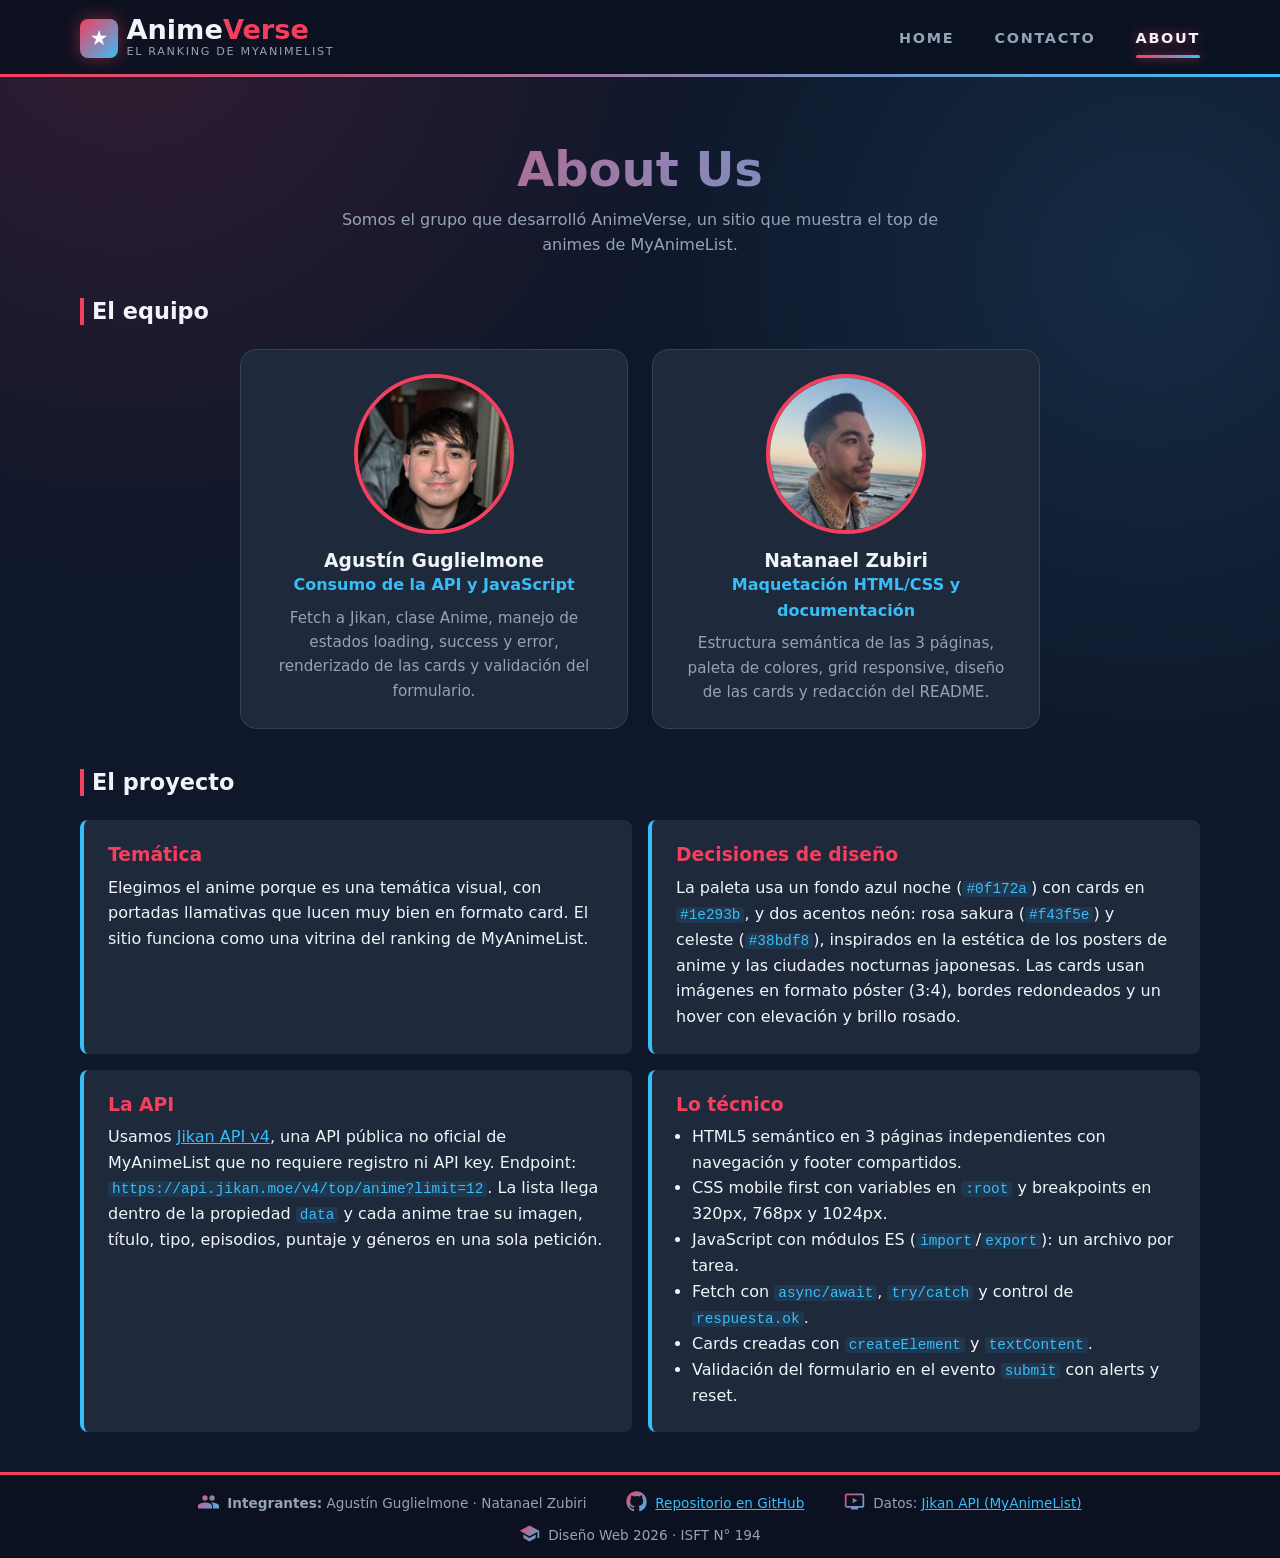
==== about.html @ 5c0a6782 "Página About con el equipo, sus fotos y el proyecto" ====
<!DOCTYPE html>
<html lang="es">
<head>
  <meta charset="UTF-8">
  <meta name="viewport" content="width=device-width, initial-scale=1">
  <meta name="description" content="El equipo y el proyecto detrás de AnimeVerse.">
  <title>AnimeVerse | About</title>
  <link rel="stylesheet" href="css/estilos.css">
</head>
<body>
  <header class="encabezado">
    <div class="contenedor encabezado__interno">
      <a class="logo" href="index.html">
        <span class="logo__icono" aria-hidden="true">★</span>
        <span class="logo__texto">Anime<span>Verse</span></span>
        <small class="logo__lema">El ranking de MyAnimeList</small>
      </a>
      <nav aria-label="Navegación principal">
        <ul class="menu">
          <li><a class="menu__link" href="index.html">Home</a></li>
          <li><a class="menu__link" href="contacto.html">Contacto</a></li>
          <li><a class="menu__link activo" href="about.html" aria-current="page">About</a></li>
        </ul>
      </nav>
    </div>
  </header>

  <main class="contenedor">
    <section class="hero">
      <h1>About Us</h1>
      <p>Somos el grupo que desarrolló AnimeVerse, un sitio que muestra el top de animes de MyAnimeList.</p>
    </section>

    <section aria-labelledby="titulo-equipo">
      <h2 id="titulo-equipo" class="titulo-seccion">El equipo</h2>
      <div class="equipo">
        <article class="integrante">
          <img src="img/agustin-guglielmone.jpg" alt="Foto de Agustín Guglielmone" width="300" height="300">
          <h3>Agustín Guglielmone</h3>
          <p class="integrante__rol">Consumo de la API y JavaScript</p>
          <p>Fetch a Jikan, clase Anime, manejo de estados loading, success y error, renderizado de las cards y validación del formulario.</p>
        </article>
        <article class="integrante">
          <img src="img/natanael-zubiri.jpg" alt="Foto de Natanael Zubiri" width="300" height="300">
          <h3>Natanael Zubiri</h3>
          <p class="integrante__rol">Maquetación HTML/CSS y documentación</p>
          <p>Estructura semántica de las 3 páginas, paleta de colores, grid responsive, diseño de las cards y redacción del README.</p>
        </article>
      </div>
    </section>

    <section class="info" aria-labelledby="titulo-proyecto">
      <h2 id="titulo-proyecto" class="titulo-seccion">El proyecto</h2>

      <article class="info__bloque">
        <h3>Temática</h3>
        <p>Elegimos el anime porque es una temática visual, con portadas llamativas que lucen muy bien en formato card. El sitio funciona como una vitrina del ranking de MyAnimeList.</p>
      </article>

      <article class="info__bloque">
        <h3>Decisiones de diseño</h3>
        <p>La paleta usa un fondo azul noche (<code>#0f172a</code>) con cards en <code>#1e293b</code>, y dos acentos neón: rosa sakura (<code>#f43f5e</code>) y celeste (<code>#38bdf8</code>), inspirados en la estética de los posters de anime y las ciudades nocturnas japonesas. Las cards usan imágenes en formato póster (3:4), bordes redondeados y un hover con elevación y brillo rosado.</p>
      </article>

      <article class="info__bloque">
        <h3>La API</h3>
        <p>Usamos <a href="https://docs.api.jikan.moe/" target="_blank" rel="noopener">Jikan API v4</a>, una API pública no oficial de MyAnimeList que no requiere registro ni API key. Endpoint: <code>https://api.jikan.moe/v4/top/anime?limit=12</code>. La lista llega dentro de la propiedad <code>data</code> y cada anime trae su imagen, título, tipo, episodios, puntaje y géneros en una sola petición.</p>
      </article>

      <article class="info__bloque">
        <h3>Lo técnico</h3>
        <ul>
          <li>HTML5 semántico en 3 páginas independientes con navegación y footer compartidos.</li>
          <li>CSS mobile first con variables en <code>:root</code> y breakpoints en 320px, 768px y 1024px.</li>
          <li>JavaScript con módulos ES (<code>import</code>/<code>export</code>): un archivo por tarea.</li>
          <li>Fetch con <code>async/await</code>, <code>try/catch</code> y control de <code>respuesta.ok</code>.</li>
          <li>Cards creadas con <code>createElement</code> y <code>textContent</code>.</li>
          <li>Validación del formulario en el evento <code>submit</code> con alerts y reset.</li>
        </ul>
      </article>
    </section>
  </main>

  <footer class="pie">
    <div class="contenedor">
      <p class="pie__dato pie__dato--equipo"><strong>Integrantes:</strong> Agustín Guglielmone · Natanael Zubiri</p>
      <p class="pie__dato pie__dato--github"><a href="https://github.com/GuglielmoneAgustin/AnimeVerse" target="_blank" rel="noopener">Repositorio en GitHub</a></p>
      <p class="pie__dato pie__dato--api">Datos: <a href="https://jikan.moe" target="_blank" rel="noopener">Jikan API (MyAnimeList)</a></p>
      <p class="pie__dato pie__dato--instituto">Diseño Web 2026 · ISFT N° 194</p>
    </div>
  </footer>
</body>
</html>
---- css/estilos.css ----
/* ==========================================================
   1. VARIABLES
   ========================================================== */
:root {
  /* Colores */
  --color-fondo: #0f172a;
  --color-superficie: #1e293b;
  --color-borde: #334155;
  --color-texto: #f1f5f9;
  --color-texto-suave: #94a3b8;
  --color-primario: #f43f5e;
  --color-secundario: #38bdf8;
  --color-exito: #22c55e;
  --color-error: #f87171;

  /* Tipografía */
  --fuente: "Segoe UI", system-ui, -apple-system, Roboto, sans-serif;
  --fuente-titulos: "Trebuchet MS", "Segoe UI", system-ui, sans-serif;

  /* Espacios y bordes */
  --espacio-xs: 0.25rem;
  --espacio-s: 0.5rem;
  --espacio: 1rem;
  --espacio-l: 1.5rem;
  --espacio-xl: 2.5rem;
  --radio: 16px;
  --radio-s: 8px;

  /* Efectos */
  --sombra: 0 6px 20px rgba(0, 0, 0, 0.35);
  --sombra-hover: 0 14px 34px rgba(244, 63, 94, 0.35);
  --transicion: 0.3s ease;
}

/* ==========================================================
   2. RESET Y ESTILOS BASE
   ========================================================== */
*,
*::before,
*::after {
  box-sizing: border-box;
  margin: 0;
  padding: 0;
}

html {
  scroll-behavior: smooth;
}

body {
  display: flex;
  flex-direction: column;
  min-height: 100vh;
  font-family: var(--fuente);
  font-size: 1rem;
  line-height: 1.6;
  color: var(--color-texto);
  background-color: var(--color-fondo);
  background-image:
    radial-gradient(circle at 10% 0%, rgba(244, 63, 94, 0.15), transparent 40%),
    radial-gradient(circle at 90% 30%, rgba(56, 189, 248, 0.12), transparent 40%);
  background-attachment: fixed;
}

img {
  display: block;
  max-width: 100%;
  height: auto;
}

a {
  color: var(--color-secundario);
}

h1,
h2,
h3 {
  font-family: var(--fuente-titulos);
  line-height: 1.2;
}

ul {
  list-style: none;
}

code {
  padding: 0 var(--espacio-xs);
  font-size: 0.9em;
  color: var(--color-secundario);
  background: rgba(56, 189, 248, 0.1);
  border-radius: 4px;
}

main {
  flex: 1;
}

/* ==========================================================
   3. ESTILOS MOBILE (320px+)
   ========================================================== */

/* --- Layout --- */
.contenedor {
  width: 100%;
  max-width: 1200px;
  margin: 0 auto;
  padding: 0 var(--espacio);
}

/* --- Encabezado y navegación --- */
.encabezado {
  position: relative;
  z-index: 10;
  padding: var(--espacio) 0;
  background: rgba(11, 17, 32, 0.9);
  backdrop-filter: blur(10px);
}

/* Línea inferior con el degradé de los dos acentos */
.encabezado::after {
  content: "";
  position: absolute;
  left: 0;
  right: 0;
  bottom: 0;
  height: 3px;
  background: linear-gradient(90deg, var(--color-primario), var(--color-secundario));
}

.encabezado__interno {
  display: flex;
  flex-direction: column;
  align-items: center;
  gap: var(--espacio);
}

/* --- Logo: ícono + nombre + lema --- */
.logo {
  display: grid;
  grid-template-columns: auto auto;
  align-items: center;
  column-gap: var(--espacio-s);
  color: var(--color-texto);
  text-decoration: none;
}

.logo__icono {
  grid-row: span 2;
  display: grid;
  place-items: center;
  width: 2.4rem;
  height: 2.4rem;
  font-size: 1.3rem;
  color: #fff;
  background: linear-gradient(135deg, var(--color-primario), var(--color-secundario));
  border-radius: var(--radio-s);
  box-shadow: 0 0 18px rgba(244, 63, 94, 0.45);
  transition: transform var(--transicion);
}

.logo:hover .logo__icono {
  transform: rotate(-12deg) scale(1.08);
}

.logo__texto {
  font-family: var(--fuente-titulos);
  font-size: 1.5rem;
  font-weight: 700;
  line-height: 1;
}

.logo__texto span {
  color: var(--color-primario);
}

.logo__lema {
  font-size: 0.7rem;
  letter-spacing: 0.15em;
  text-transform: uppercase;
  color: var(--color-texto-suave);
}

/* --- Menú: links con subrayado animado --- */
.menu {
  display: flex;
  gap: var(--espacio-l);
}

.menu__link {
  position: relative;
  display: block;
  padding: var(--espacio-s) 0;
  font-size: 0.9rem;
  font-weight: 600;
  letter-spacing: 0.12em;
  text-transform: uppercase;
  color: var(--color-texto-suave);
  text-decoration: none;
  transition: color var(--transicion);
}

.menu__link::after {
  content: "";
  position: absolute;
  left: 0;
  bottom: 0;
  width: 100%;
  height: 3px;
  background: linear-gradient(90deg, var(--color-primario), var(--color-secundario));
  border-radius: 3px;
  transform: scaleX(0);
  transform-origin: left;
  transition: transform var(--transicion);
}

.menu__link:hover,
.menu__link:focus-visible {
  color: var(--color-texto);
}

.menu__link:hover::after,
.menu__link:focus-visible::after {
  transform: scaleX(1);
}

.menu__link.activo {
  color: var(--color-texto);
  text-shadow: 0 0 12px rgba(244, 63, 94, 0.6);
}

.menu__link.activo::after {
  transform: scaleX(1);
  box-shadow: 0 0 10px rgba(244, 63, 94, 0.7);
}

/* --- Hero --- */
.hero {
  padding: var(--espacio-xl) 0 var(--espacio-l);
  text-align: center;
}

.hero h1 {
  margin-bottom: var(--espacio-s);
  font-size: 1.8rem;
  background: linear-gradient(90deg, var(--color-primario), var(--color-secundario));
  -webkit-background-clip: text;
  background-clip: text;
  color: transparent;
}

.hero p {
  max-width: 60ch;
  margin: 0 auto;
  color: var(--color-texto-suave);
}

.titulo-seccion {
  margin-bottom: var(--espacio-l);
  padding-left: var(--espacio-s);
  font-size: 1.4rem;
  border-left: 4px solid var(--color-primario);
}

/* --- Estados: loading y error --- */
.estado {
  text-align: center;
}

.estado:empty {
  display: none;
}

.cargando {
  display: flex;
  flex-direction: column;
  align-items: center;
  gap: var(--espacio);
  padding: var(--espacio-xl) 0;
  color: var(--color-texto-suave);
}

.spinner {
  width: 48px;
  height: 48px;
  border: 5px solid var(--color-borde);
  border-top-color: var(--color-primario);
  border-radius: 50%;
  animation: girar 0.8s linear infinite;
}

@keyframes girar {
  to {
    transform: rotate(360deg);
  }
}

.error {
  padding: var(--espacio-l);
  border: 1px solid var(--color-error);
  border-radius: var(--radio);
  background: rgba(248, 113, 113, 0.1);
}

.error p {
  margin-bottom: var(--espacio);
  color: var(--color-error);
}

/* --- Botones --- */
.boton {
  padding: var(--espacio-s) var(--espacio-l);
  font: inherit;
  font-weight: 600;
  color: #fff;
  background: var(--color-primario);
  border: 2px solid var(--color-primario);
  border-radius: var(--radio-s);
  cursor: pointer;
  transition: transform var(--transicion), background var(--transicion);
}

.boton:hover,
.boton:focus-visible {
  transform: translateY(-2px);
  background: #e11d48;
}

.boton--secundario {
  color: var(--color-texto);
  background: transparent;
  border-color: var(--color-borde);
}

.boton--secundario:hover,
.boton--secundario:focus-visible {
  background: var(--color-superficie);
}

/* --- Grid de cards (1 columna en mobile) --- */
.cards {
  display: grid;
  grid-template-columns: 1fr;
  gap: var(--espacio-l);
  padding-bottom: var(--espacio-xl);
}

/* --- Card --- */
.card {
  position: relative;
  display: flex;
  flex-direction: column;
  overflow: hidden;
  background: var(--color-superficie);
  border: 1px solid var(--color-borde);
  border-radius: var(--radio);
  box-shadow: var(--sombra);
  transition: transform var(--transicion), box-shadow var(--transicion), border-color var(--transicion);
}

.card:hover {
  transform: translateY(-8px) scale(1.02);
  border-color: var(--color-primario);
  box-shadow: var(--sombra-hover);
}

.card__imagen {
  width: 100%;
  aspect-ratio: 3 / 4;
  object-fit: cover;
}

.card__ranking {
  position: absolute;
  top: var(--espacio-s);
  left: var(--espacio-s);
  z-index: 1;
  padding: var(--espacio-xs) var(--espacio-s);
  font-weight: 700;
  color: #fff;
  background: var(--color-primario);
  border-radius: var(--radio-s);
}

.card__puntaje {
  position: absolute;
  top: var(--espacio-s);
  right: var(--espacio-s);
  z-index: 1;
  padding: var(--espacio-xs) var(--espacio-s);
  font-weight: 700;
  color: var(--color-fondo);
  background: var(--color-secundario);
  border-radius: var(--radio-s);
}

.card__cuerpo {
  display: flex;
  flex-direction: column;
  gap: var(--espacio-xs);
  padding: var(--espacio);
}

.card__titulo {
  font-size: 1.15rem;
}

.card__detalle {
  font-size: 0.95rem;
  color: var(--color-secundario);
}

.card__generos {
  font-size: 0.85rem;
  color: var(--color-texto-suave);
}

/* --- Contacto --- */
.contacto {
  display: grid;
  gap: var(--espacio-l);
  padding-bottom: var(--espacio-xl);
}

.contacto__imagen img {
  width: 100%;
  max-width: 320px;
  margin: 0 auto;
  border-radius: var(--radio);
}

.formulario {
  display: flex;
  flex-direction: column;
  gap: var(--espacio);
  padding: var(--espacio-l);
  background: var(--color-superficie);
  border: 1px solid var(--color-borde);
  border-radius: var(--radio);
}

.campo {
  display: flex;
  flex-direction: column;
  gap: var(--espacio-xs);
}

.campo label,
.campo legend {
  font-weight: 600;
}

.campo input[type="text"],
.campo input[type="email"],
.campo input[type="number"],
.campo select,
.campo textarea {
  width: 100%;
  padding: var(--espacio-s) var(--espacio);
  font: inherit;
  color: var(--color-texto);
  background: var(--color-fondo);
  border: 1px solid var(--color-borde);
  border-radius: var(--radio-s);
  transition: border-color var(--transicion);
}

.campo input:focus,
.campo select:focus,
.campo textarea:focus {
  outline: none;
  border-color: var(--color-secundario);
}

.campo textarea {
  resize: vertical;
}

.campo--grupo {
  padding: var(--espacio);
  border: 1px solid var(--color-borde);
  border-radius: var(--radio-s);
}

.campo--grupo label,
.campo--check label {
  display: flex;
  align-items: center;
  gap: var(--espacio-s);
  font-weight: 400;
  cursor: pointer;
}

.campo input[type="radio"],
.campo input[type="checkbox"] {
  accent-color: var(--color-primario);
}

.formulario__acciones {
  display: flex;
  flex-wrap: wrap;
  gap: var(--espacio);
}

/* --- About --- */
.equipo {
  display: grid;
  grid-template-columns: 1fr;
  gap: var(--espacio-l);
  margin-bottom: var(--espacio-xl);
}

.integrante {
  padding: var(--espacio-l);
  text-align: center;
  background: var(--color-superficie);
  border: 1px solid var(--color-borde);
  border-radius: var(--radio);
  transition: transform var(--transicion), border-color var(--transicion);
}

.integrante:hover {
  transform: translateY(-6px);
  border-color: var(--color-secundario);
}

/* Mismo tamaño y recorte para todas las fotos */
.integrante img {
  width: 160px;
  height: 160px;
  margin: 0 auto var(--espacio);
  object-fit: cover;
  border: 4px solid var(--color-primario);
  border-radius: 50%;
}

.integrante__rol {
  margin-bottom: var(--espacio-s);
  font-weight: 600;
  color: var(--color-secundario);
}

.integrante p:last-child {
  font-size: 0.95rem;
  color: var(--color-texto-suave);
}

.info {
  display: grid;
  gap: var(--espacio);
  padding-bottom: var(--espacio-xl);
}

/* El título ocupa toda la fila para que los bloques queden en 2x2 */
.info .titulo-seccion {
  grid-column: 1 / -1;
  margin-bottom: var(--espacio-s);
}

.info__bloque {
  padding: var(--espacio-l);
  background: var(--color-superficie);
  border-left: 4px solid var(--color-secundario);
  border-radius: var(--radio-s);
}

.info__bloque h3 {
  margin-bottom: var(--espacio-s);
  color: var(--color-primario);
}

.info__bloque ul {
  padding-left: var(--espacio);
  list-style: disc;
}

/* --- Footer --- */
.pie {
  padding: var(--espacio) 0;
  font-size: 0.85rem;
  text-align: center;
  color: var(--color-texto-suave);
  background: #0b1120;
  border-top: 3px solid var(--color-primario);
}

.pie .contenedor {
  display: flex;
  flex-direction: column;
  align-items: center;
  gap: var(--espacio-s);
}

/* --- Íconos del footer: SVG como máscara, pintados con el degradé de acentos --- */
.pie__dato::before {
  content: "";
  display: inline-block;
  vertical-align: -0.3em;
  margin-right: var(--espacio-s);
  width: 1.3rem;
  height: 1.3rem;
  background: linear-gradient(135deg, var(--color-primario), var(--color-secundario));
  -webkit-mask: var(--icono) center / contain no-repeat;
  mask: var(--icono) center / contain no-repeat;
}

.pie__dato--equipo {
  --icono: url('data:image/svg+xml;utf8,<svg xmlns="http://www.w3.org/2000/svg" viewBox="0 0 24 24"><path d="M16 11a3 3 0 1 0 0-6 3 3 0 0 0 0 6zm-8 0a3 3 0 1 0 0-6 3 3 0 0 0 0 6zm0 2c-2.7 0-8 1.3-8 4v3h16v-3c0-2.7-5.3-4-8-4zm8 0c-.3 0-.7 0-1.1.1 1.2.9 2.1 2.1 2.1 3.9v3h7v-3c0-2.7-5.3-4-8-4z"/></svg>');
}

.pie__dato--github {
  --icono: url('data:image/svg+xml;utf8,<svg xmlns="http://www.w3.org/2000/svg" viewBox="0 0 24 24"><path d="M12 .5C5.7.5.5 5.7.5 12c0 5.1 3.3 9.4 7.9 10.9.6.1.8-.3.8-.6v-2c-3.2.7-3.9-1.5-3.9-1.5-.5-1.3-1.3-1.7-1.3-1.7-1-.7.1-.7.1-.7 1.2.1 1.8 1.2 1.8 1.2 1 1.8 2.8 1.3 3.5 1 .1-.8.4-1.3.7-1.6-2.6-.3-5.3-1.3-5.3-5.7 0-1.3.5-2.3 1.2-3.1-.1-.3-.5-1.5.1-3.1 0 0 1-.3 3.3 1.2a11.5 11.5 0 0 1 6 0C17.3 4.7 18.3 5 18.3 5c.6 1.6.2 2.8.1 3.1.8.8 1.2 1.8 1.2 3.1 0 4.4-2.7 5.4-5.3 5.7.4.4.8 1.1.8 2.2v3.3c0 .3.2.7.8.6A11.5 11.5 0 0 0 23.5 12C23.5 5.7 18.3.5 12 .5z"/></svg>');
}

.pie__dato--api {
  --icono: url('data:image/svg+xml;utf8,<svg xmlns="http://www.w3.org/2000/svg" viewBox="0 0 24 24"><path d="M21 3H3a2 2 0 0 0-2 2v12a2 2 0 0 0 2 2h5v2h8v-2h5a2 2 0 0 0 2-2V5a2 2 0 0 0-2-2zm0 14H3V5h18v12zM10 8v6l5-3z"/></svg>');
}

.pie__dato--instituto {
  --icono: url('data:image/svg+xml;utf8,<svg xmlns="http://www.w3.org/2000/svg" viewBox="0 0 24 24"><path d="M12 3 1 9l11 6 9-4.9V17h2V9L12 3zM5 13.2v4L12 21l7-3.8v-4L12 17l-7-3.8z"/></svg>');
}

/* ==========================================================
   4. TABLET (768px+)
   ========================================================== */
@media (min-width: 768px) {
  /* Fijo arriba solo desde tablet: en mobile ocuparía mucho espacio */
  .encabezado {
    position: sticky;
    top: 0;
  }

  .encabezado__interno {
    flex-direction: row;
    justify-content: space-between;
  }

  .menu {
    gap: var(--espacio-xl);
  }

  .hero h1 {
    font-size: 2.4rem;
  }

  .cards {
    grid-template-columns: repeat(2, 1fr);
  }

  .contacto {
    grid-template-columns: 1fr 1.5fr;
    align-items: start;
  }

  .equipo {
    grid-template-columns: repeat(2, 1fr);
  }

  .info {
    grid-template-columns: repeat(2, 1fr);
  }

  /* Footer en una sola fila */
  .pie .contenedor {
    flex-direction: row;
    flex-wrap: wrap;
    justify-content: center;
    gap: var(--espacio-s) var(--espacio-xl);
  }
}

/* ==========================================================
   5. DESKTOP (1024px+)
   ========================================================== */
@media (min-width: 1024px) {
  .contenedor {
    padding: 0 var(--espacio-xl);
  }

  .logo__texto {
    font-size: 1.7rem;
  }

  .hero {
    padding: 4rem 0 var(--espacio-xl);
  }

  .hero h1 {
    font-size: 3rem;
  }

  .cards {
    grid-template-columns: repeat(3, 1fr);
    gap: var(--espacio-xl);
  }

  .contacto__imagen img {
    max-width: 100%;
  }

  .equipo {
    max-width: 800px;
    margin-left: auto;
    margin-right: auto;
  }
}
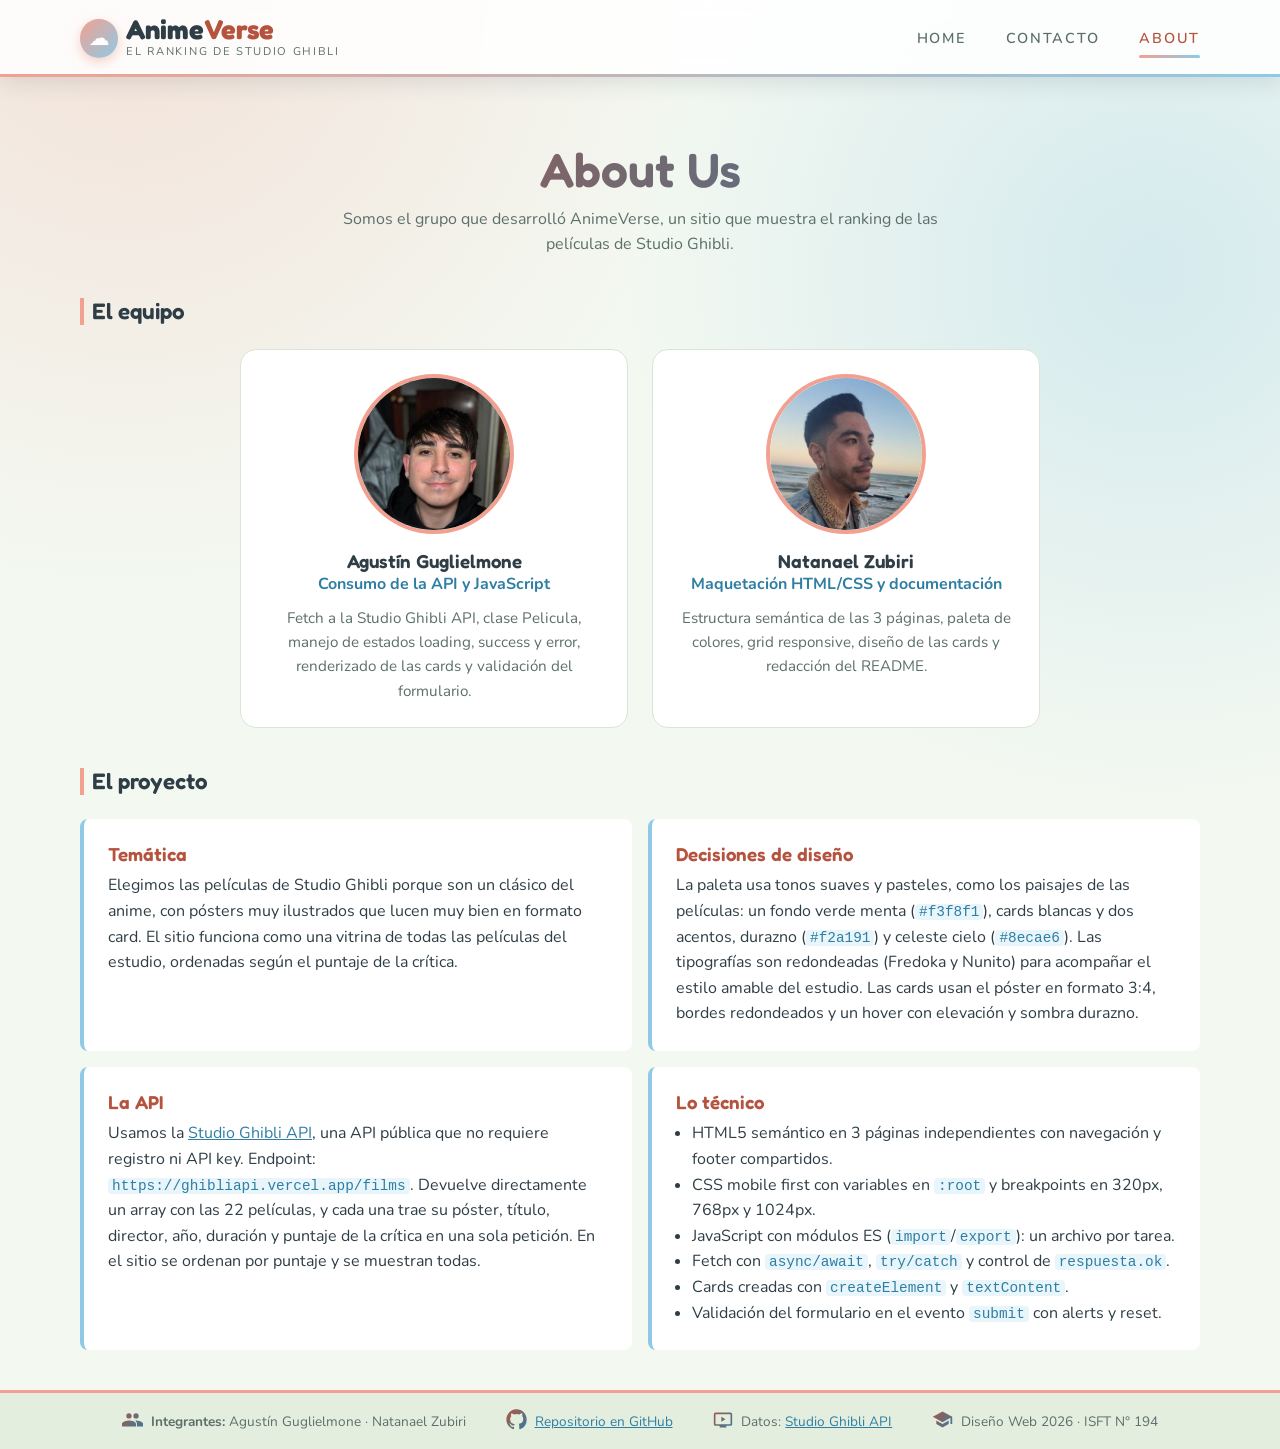
==== commit f1848630: "About e imagen de contacto adaptados a la nueva temática" ====
--- a/about.html
+++ b/about.html
@@ -3,17 +3,20 @@
 <head>
   <meta charset="UTF-8">
   <meta name="viewport" content="width=device-width, initial-scale=1">
-  <meta name="description" content="El equipo y el proyecto detrás de AnimeVerse.">
+  <meta name="description" content="El equipo y el proyecto detrás de AnimeVerse, el ranking de Studio Ghibli.">
   <title>AnimeVerse | About</title>
+  <link rel="preconnect" href="https://fonts.googleapis.com">
+  <link rel="preconnect" href="https://fonts.gstatic.com" crossorigin>
+  <link rel="stylesheet" href="https://fonts.googleapis.com/css2?family=Fredoka:wght@500;600&amp;family=Nunito:wght@400;600;700&amp;display=swap">
   <link rel="stylesheet" href="css/estilos.css">
 </head>
 <body>
   <header class="encabezado">
     <div class="contenedor encabezado__interno">
       <a class="logo" href="index.html">
-        <span class="logo__icono" aria-hidden="true">★</span>
+        <span class="logo__icono" aria-hidden="true">☁</span>
         <span class="logo__texto">Anime<span>Verse</span></span>
-        <small class="logo__lema">El ranking de MyAnimeList</small>
+        <small class="logo__lema">El ranking de Studio Ghibli</small>
       </a>
       <nav aria-label="Navegación principal">
         <ul class="menu">
@@ -28,7 +31,7 @@
   <main class="contenedor">
     <section class="hero">
       <h1>About Us</h1>
-      <p>Somos el grupo que desarrolló AnimeVerse, un sitio que muestra el top de animes de MyAnimeList.</p>
+      <p>Somos el grupo que desarrolló AnimeVerse, un sitio que muestra el ranking de las películas de Studio Ghibli.</p>
     </section>
 
     <section aria-labelledby="titulo-equipo">
@@ -38,7 +41,7 @@
           <img src="img/agustin-guglielmone.jpg" alt="Foto de Agustín Guglielmone" width="300" height="300">
           <h3>Agustín Guglielmone</h3>
           <p class="integrante__rol">Consumo de la API y JavaScript</p>
-          <p>Fetch a Jikan, clase Anime, manejo de estados loading, success y error, renderizado de las cards y validación del formulario.</p>
+          <p>Fetch a la Studio Ghibli API, clase Pelicula, manejo de estados loading, success y error, renderizado de las cards y validación del formulario.</p>
         </article>
         <article class="integrante">
           <img src="img/natanael-zubiri.jpg" alt="Foto de Natanael Zubiri" width="300" height="300">
@@ -54,17 +57,17 @@
 
       <article class="info__bloque">
         <h3>Temática</h3>
-        <p>Elegimos el anime porque es una temática visual, con portadas llamativas que lucen muy bien en formato card. El sitio funciona como una vitrina del ranking de MyAnimeList.</p>
+        <p>Elegimos las películas de Studio Ghibli porque son un clásico del anime, con pósters muy ilustrados que lucen muy bien en formato card. El sitio funciona como una vitrina de todas las películas del estudio, ordenadas según el puntaje de la crítica.</p>
       </article>
 
       <article class="info__bloque">
         <h3>Decisiones de diseño</h3>
-        <p>La paleta usa un fondo azul noche (<code>#0f172a</code>) con cards en <code>#1e293b</code>, y dos acentos neón: rosa sakura (<code>#f43f5e</code>) y celeste (<code>#38bdf8</code>), inspirados en la estética de los posters de anime y las ciudades nocturnas japonesas. Las cards usan imágenes en formato póster (3:4), bordes redondeados y un hover con elevación y brillo rosado.</p>
+        <p>La paleta usa tonos suaves y pasteles, como los paisajes de las películas: un fondo verde menta (<code>#f3f8f1</code>), cards blancas y dos acentos, durazno (<code>#f2a191</code>) y celeste cielo (<code>#8ecae6</code>). Las tipografías son redondeadas (Fredoka y Nunito) para acompañar el estilo amable del estudio. Las cards usan el póster en formato 3:4, bordes redondeados y un hover con elevación y sombra durazno.</p>
       </article>
 
       <article class="info__bloque">
         <h3>La API</h3>
-        <p>Usamos <a href="https://docs.api.jikan.moe/" target="_blank" rel="noopener">Jikan API v4</a>, una API pública no oficial de MyAnimeList que no requiere registro ni API key. Endpoint: <code>https://api.jikan.moe/v4/top/anime?limit=12</code>. La lista llega dentro de la propiedad <code>data</code> y cada anime trae su imagen, título, tipo, episodios, puntaje y géneros en una sola petición.</p>
+        <p>Usamos la <a href="https://ghibliapi.vercel.app" target="_blank" rel="noopener">Studio Ghibli API</a>, una API pública que no requiere registro ni API key. Endpoint: <code>https://ghibliapi.vercel.app/films</code>. Devuelve directamente un array con las 22 películas, y cada una trae su póster, título, director, año, duración y puntaje de la crítica en una sola petición. En el sitio se ordenan por puntaje y se muestran todas.</p>
       </article>
 
       <article class="info__bloque">
@@ -85,7 +88,7 @@
     <div class="contenedor">
       <p class="pie__dato pie__dato--equipo"><strong>Integrantes:</strong> Agustín Guglielmone · Natanael Zubiri</p>
       <p class="pie__dato pie__dato--github"><a href="https://github.com/GuglielmoneAgustin/AnimeVerse" target="_blank" rel="noopener">Repositorio en GitHub</a></p>
-      <p class="pie__dato pie__dato--api">Datos: <a href="https://jikan.moe" target="_blank" rel="noopener">Jikan API (MyAnimeList)</a></p>
+      <p class="pie__dato pie__dato--api">Datos: <a href="https://ghibliapi.vercel.app" target="_blank" rel="noopener">Studio Ghibli API</a></p>
       <p class="pie__dato pie__dato--instituto">Diseño Web 2026 · ISFT N° 194</p>
     </div>
   </footer>
--- a/css/estilos.css
+++ b/css/estilos.css
@@ -2,20 +2,22 @@
    1. VARIABLES
    ========================================================== */
 :root {
-  /* Colores */
-  --color-fondo: #0f172a;
-  --color-superficie: #1e293b;
-  --color-borde: #334155;
-  --color-texto: #f1f5f9;
-  --color-texto-suave: #94a3b8;
-  --color-primario: #f43f5e;
-  --color-secundario: #38bdf8;
-  --color-exito: #22c55e;
-  --color-error: #f87171;
-
-  /* Tipografía */
-  --fuente: "Segoe UI", system-ui, -apple-system, Roboto, sans-serif;
-  --fuente-titulos: "Trebuchet MS", "Segoe UI", system-ui, sans-serif;
+  /* Colores: pasteles inspirados en los cielos y campos de Studio Ghibli */
+  --color-fondo: #f3f8f1;
+  --color-superficie: #ffffff;
+  --color-borde: #d9e6d5;
+  --color-pie: #e3eedf;
+  --color-texto: #2f3e46;
+  --color-texto-suave: #5c6f6a;
+  --color-primario: #f2a191;
+  --color-primario-oscuro: #b5533f;
+  --color-secundario: #8ecae6;
+  --color-secundario-oscuro: #2f7ea3;
+  --color-error: #c0392b;
+
+  /* Tipografía (Google Fonts, con respaldo del sistema) */
+  --fuente: "Nunito", "Segoe UI", system-ui, sans-serif;
+  --fuente-titulos: "Fredoka", "Trebuchet MS", system-ui, sans-serif;
 
   /* Espacios y bordes */
   --espacio-xs: 0.25rem;
@@ -27,8 +29,8 @@
   --radio-s: 8px;
 
   /* Efectos */
-  --sombra: 0 6px 20px rgba(0, 0, 0, 0.35);
-  --sombra-hover: 0 14px 34px rgba(244, 63, 94, 0.35);
+  --sombra: 0 6px 20px rgba(47, 62, 70, 0.12);
+  --sombra-hover: 0 14px 30px rgba(242, 161, 145, 0.45);
   --transicion: 0.3s ease;
 }
 
@@ -57,8 +59,8 @@
   color: var(--color-texto);
   background-color: var(--color-fondo);
   background-image:
-    radial-gradient(circle at 10% 0%, rgba(244, 63, 94, 0.15), transparent 40%),
-    radial-gradient(circle at 90% 30%, rgba(56, 189, 248, 0.12), transparent 40%);
+    radial-gradient(circle at 10% 0%, rgba(242, 161, 145, 0.25), transparent 40%),
+    radial-gradient(circle at 90% 30%, rgba(142, 202, 230, 0.3), transparent 40%);
   background-attachment: fixed;
 }
 
@@ -69,13 +71,14 @@
 }
 
 a {
-  color: var(--color-secundario);
+  color: var(--color-secundario-oscuro);
 }
 
 h1,
 h2,
 h3 {
   font-family: var(--fuente-titulos);
+  font-weight: 600;
   line-height: 1.2;
 }
 
@@ -86,8 +89,8 @@
 code {
   padding: 0 var(--espacio-xs);
   font-size: 0.9em;
-  color: var(--color-secundario);
-  background: rgba(56, 189, 248, 0.1);
+  color: var(--color-secundario-oscuro);
+  background: rgba(142, 202, 230, 0.2);
   border-radius: 4px;
 }
 
@@ -112,8 +115,9 @@
   position: relative;
   z-index: 10;
   padding: var(--espacio) 0;
-  background: rgba(11, 17, 32, 0.9);
+  background: rgba(255, 255, 255, 0.88);
   backdrop-filter: blur(10px);
+  box-shadow: var(--sombra);
 }
 
 /* Línea inferior con el degradé de los dos acentos */
@@ -153,8 +157,8 @@
   font-size: 1.3rem;
   color: #fff;
   background: linear-gradient(135deg, var(--color-primario), var(--color-secundario));
-  border-radius: var(--radio-s);
-  box-shadow: 0 0 18px rgba(244, 63, 94, 0.45);
+  border-radius: 50%;
+  box-shadow: 0 4px 12px rgba(242, 161, 145, 0.5);
   transition: transform var(--transicion);
 }
 
@@ -170,7 +174,7 @@
 }
 
 .logo__texto span {
-  color: var(--color-primario);
+  color: var(--color-primario-oscuro);
 }
 
 .logo__lema {
@@ -224,13 +228,11 @@
 }
 
 .menu__link.activo {
-  color: var(--color-texto);
-  text-shadow: 0 0 12px rgba(244, 63, 94, 0.6);
+  color: var(--color-primario-oscuro);
 }
 
 .menu__link.activo::after {
   transform: scaleX(1);
-  box-shadow: 0 0 10px rgba(244, 63, 94, 0.7);
 }
 
 /* --- Hero --- */
@@ -242,7 +244,7 @@
 .hero h1 {
   margin-bottom: var(--espacio-s);
   font-size: 1.8rem;
-  background: linear-gradient(90deg, var(--color-primario), var(--color-secundario));
+  background: linear-gradient(90deg, var(--color-primario-oscuro), var(--color-secundario-oscuro));
   -webkit-background-clip: text;
   background-clip: text;
   color: transparent;
@@ -298,7 +300,7 @@
   padding: var(--espacio-l);
   border: 1px solid var(--color-error);
   border-radius: var(--radio);
-  background: rgba(248, 113, 113, 0.1);
+  background: rgba(192, 57, 43, 0.06);
 }
 
 .error p {
@@ -310,11 +312,11 @@
 .boton {
   padding: var(--espacio-s) var(--espacio-l);
   font: inherit;
-  font-weight: 600;
-  color: #fff;
+  font-weight: 700;
+  color: var(--color-texto);
   background: var(--color-primario);
   border: 2px solid var(--color-primario);
-  border-radius: var(--radio-s);
+  border-radius: 999px;
   cursor: pointer;
   transition: transform var(--transicion), background var(--transicion);
 }
@@ -322,7 +324,7 @@
 .boton:hover,
 .boton:focus-visible {
   transform: translateY(-2px);
-  background: #e11d48;
+  background: #ec8b78;
 }
 
 .boton--secundario {
@@ -376,9 +378,9 @@
   z-index: 1;
   padding: var(--espacio-xs) var(--espacio-s);
   font-weight: 700;
-  color: #fff;
+  color: var(--color-texto);
   background: var(--color-primario);
-  border-radius: var(--radio-s);
+  border-radius: 999px;
 }
 
 .card__puntaje {
@@ -388,9 +390,9 @@
   z-index: 1;
   padding: var(--espacio-xs) var(--espacio-s);
   font-weight: 700;
-  color: var(--color-fondo);
+  color: var(--color-texto);
   background: var(--color-secundario);
-  border-radius: var(--radio-s);
+  border-radius: 999px;
 }
 
 .card__cuerpo {
@@ -406,10 +408,11 @@
 
 .card__detalle {
   font-size: 0.95rem;
-  color: var(--color-secundario);
-}
-
-.card__generos {
+  font-weight: 600;
+  color: var(--color-secundario-oscuro);
+}
+
+.card__extra {
   font-size: 0.85rem;
   color: var(--color-texto-suave);
 }
@@ -535,8 +538,8 @@
 
 .integrante__rol {
   margin-bottom: var(--espacio-s);
-  font-weight: 600;
-  color: var(--color-secundario);
+  font-weight: 700;
+  color: var(--color-secundario-oscuro);
 }
 
 .integrante p:last-child {
@@ -565,7 +568,7 @@
 
 .info__bloque h3 {
   margin-bottom: var(--espacio-s);
-  color: var(--color-primario);
+  color: var(--color-primario-oscuro);
 }
 
 .info__bloque ul {
@@ -579,7 +582,7 @@
   font-size: 0.85rem;
   text-align: center;
   color: var(--color-texto-suave);
-  background: #0b1120;
+  background: var(--color-pie);
   border-top: 3px solid var(--color-primario);
 }
 
@@ -598,7 +601,7 @@
   margin-right: var(--espacio-s);
   width: 1.3rem;
   height: 1.3rem;
-  background: linear-gradient(135deg, var(--color-primario), var(--color-secundario));
+  background: linear-gradient(135deg, var(--color-primario-oscuro), var(--color-secundario-oscuro));
   -webkit-mask: var(--icono) center / contain no-repeat;
   mask: var(--icono) center / contain no-repeat;
 }
